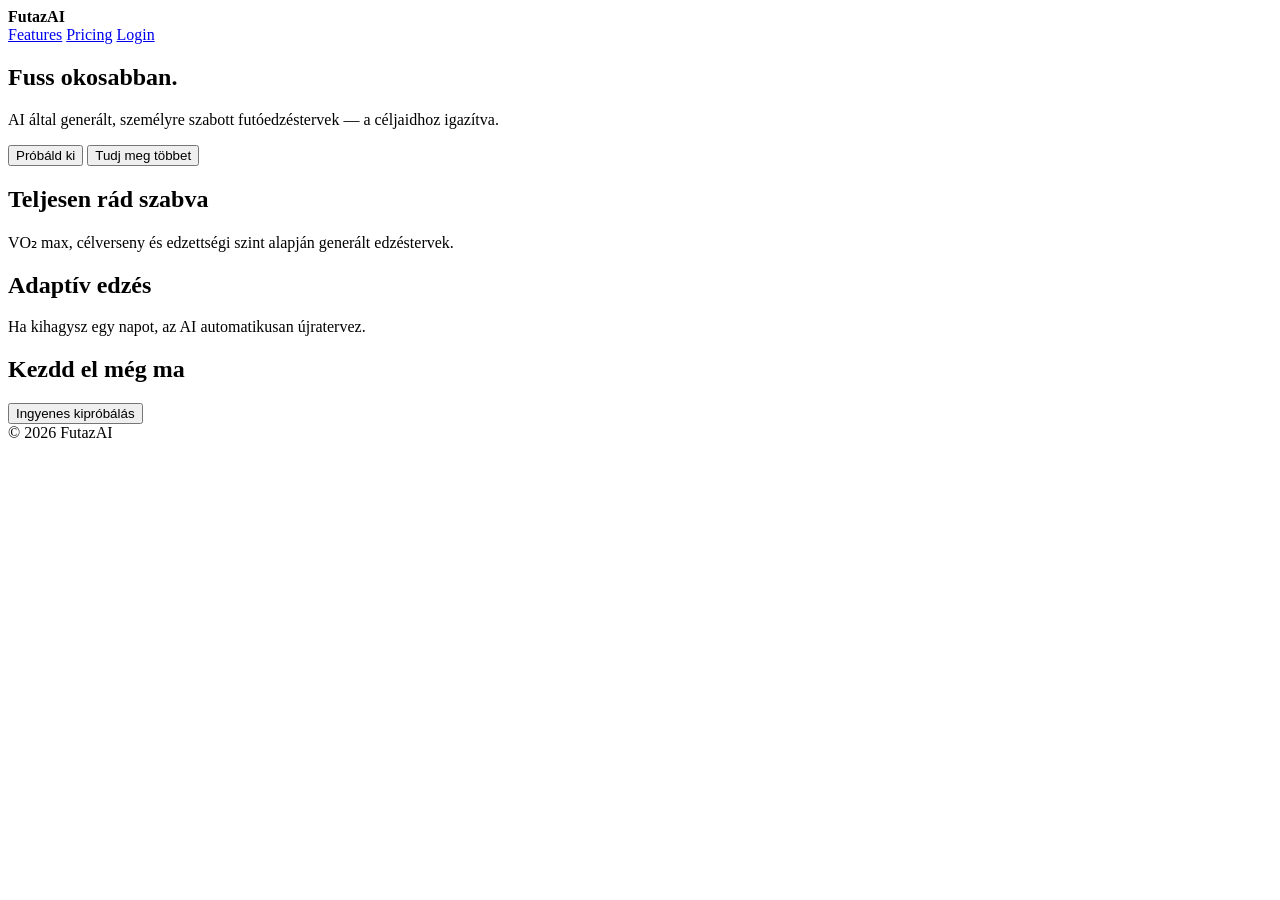
==== index.html @ 5727be0d "d" ====
<!DOCTYPE html>
<html lang="hu">
<head>
  <meta charset="UTF-8" />
  <meta name="viewport" content="width=device-width, initial-scale=1.0" />
  <title>FutazAI</title>

  <!-- CSS bekötése -->
  <link rel="stylesheet" href="FutazAI/src/styles/index.css" />
</head>

<body>

  <!-- NAVBAR -->
  <nav>
    <div><strong>FutazAI</strong></div>
    <div>
      <a href="#">Features</a>
      <a href="#">Pricing</a>
      <a href="#">Login</a>
    </div>
  </nav>

  <!-- HERO -->
  <section class="hero fade-in">
    <h1>Fuss okosabban.</h1>
    <p>AI által generált, személyre szabott futóedzéstervek — a céljaidhoz igazítva.</p>

    <div class="buttons">
      <button class="primary">Próbáld ki</button>
      <button class="secondary">Tudj meg többet</button>
    </div>
  </section>

  <!-- SECTION 1 -->
  <section class="section gray fade-in">
    <h2>Teljesen rád szabva</h2>
    <p>VO₂ max, célverseny és edzettségi szint alapján generált edzéstervek.</p>
  </section>

  <!-- SECTION 2 -->
  <section class="section fade-in">
    <h2>Adaptív edzés</h2>
    <p>Ha kihagysz egy napot, az AI automatikusan újratervez.</p>
  </section>

  <!-- CTA -->
  <section class="section cta fade-in">
    <h2>Kezdd el még ma</h2>
    <a href="FutazAI/src/pages/quiz.html">
      <button>Ingyenes kipróbálás</button>
    </a>
  </section>

  <!-- FOOTER -->
  <footer>
    © 2026 FutazAI
  </footer>

  <!-- ANIMÁCIÓ SCRIPT -->
  <script>
    const elements = document.querySelectorAll(".fade-in");

    const observer = new IntersectionObserver((entries) => {
      entries.forEach(entry => {
        if (entry.isIntersecting) {
          entry.target.classList.add("show");
        }
      });
    });

    elements.forEach(el => observer.observe(el));
  </script>

</body>
</html>
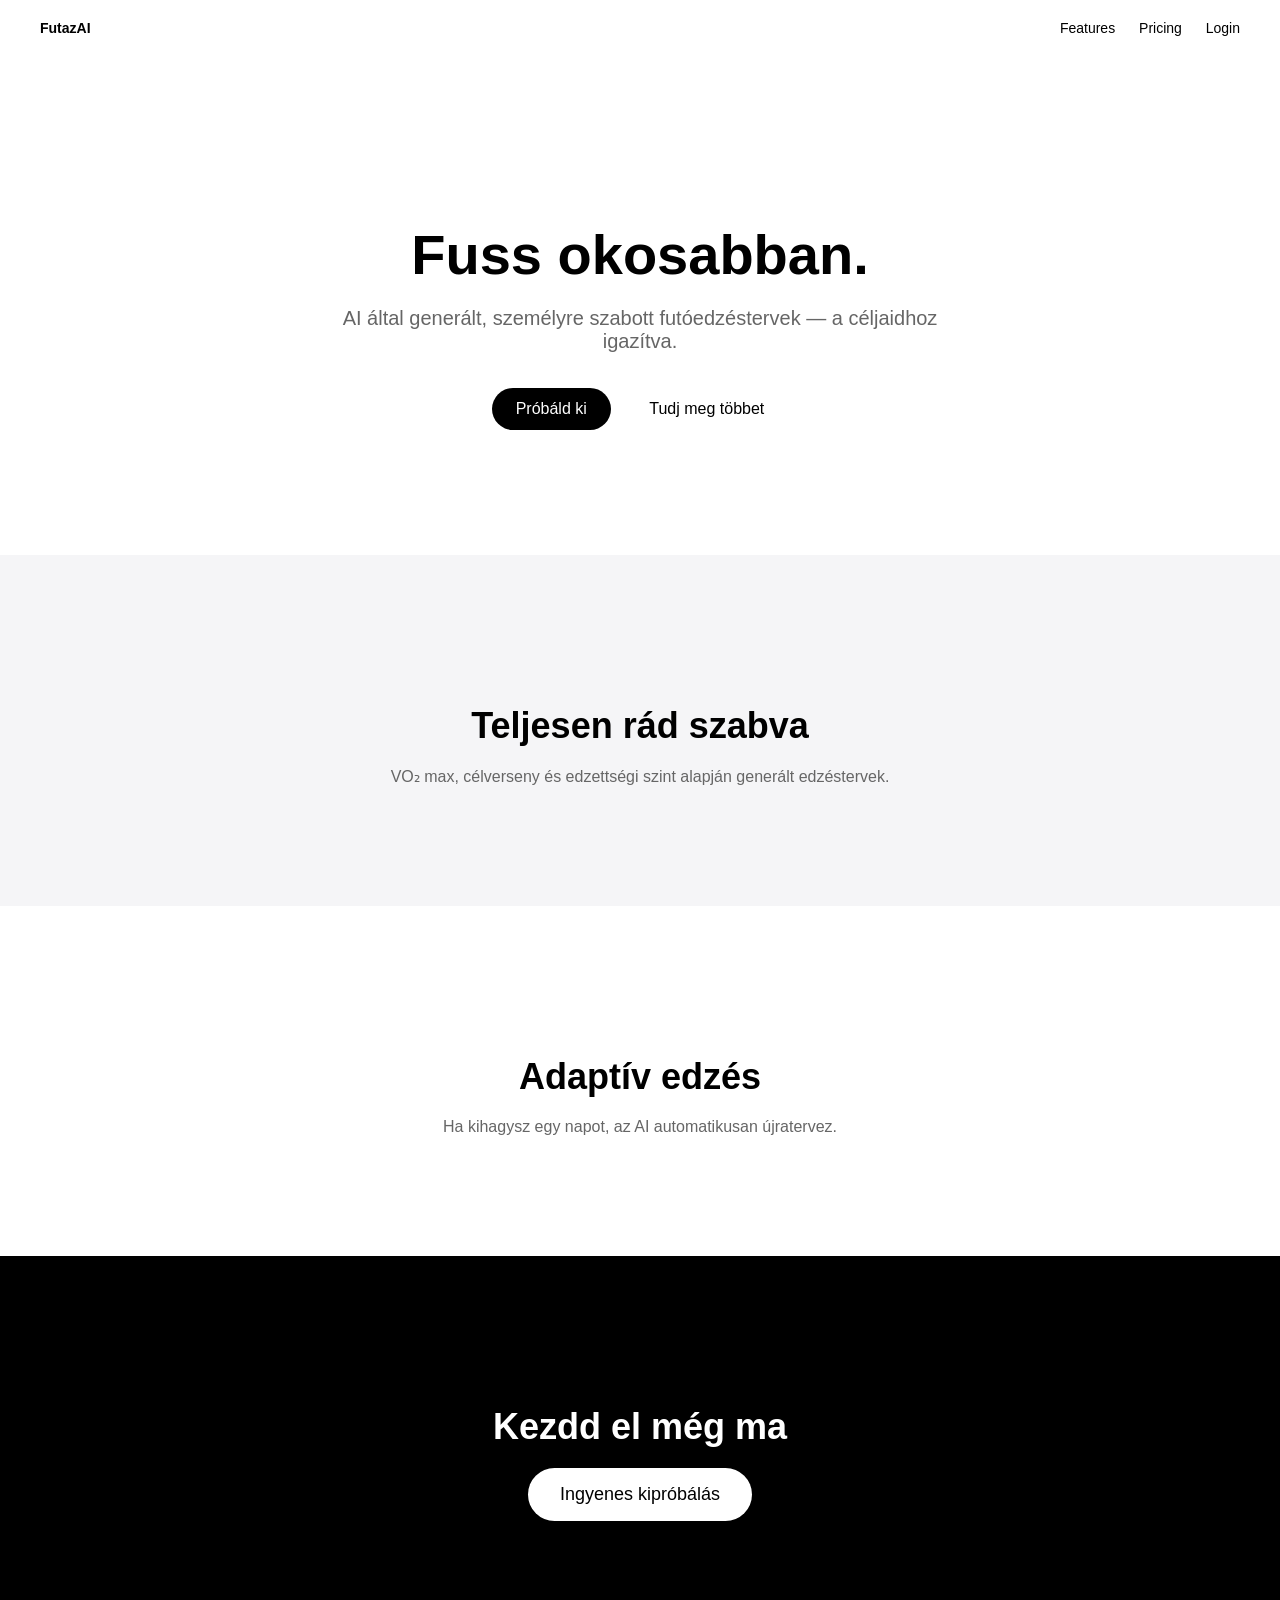
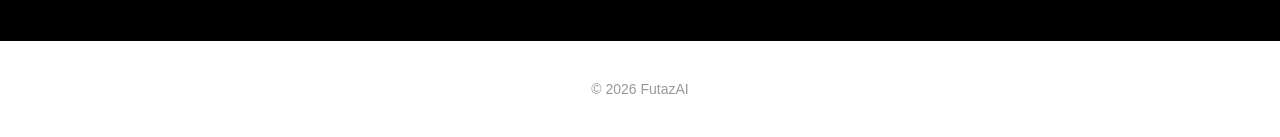
==== commit e0852e9b: "s" ====
--- a/index.html
+++ b/index.html
@@ -6,7 +6,7 @@
   <title>FutazAI</title>
 
   <!-- CSS bekötése -->
-  <link rel="stylesheet" href="FutazAI/src/styles/index.css" />
+  <link rel="stylesheet" href="src/styles/index.css" />
 </head>
 
 <body>
@@ -47,7 +47,7 @@
   <!-- CTA -->
   <section class="section cta fade-in">
     <h2>Kezdd el még ma</h2>
-    <a href="FutazAI/src/pages/quiz.html">
+    <a href="src/pages/quiz.html">
       <button>Ingyenes kipróbálás</button>
     </a>
   </section>
--- a/src/styles/index.css
+++ b/src/styles/index.css
@@ -0,0 +1,181 @@
+body {
+    margin: 0;
+    font-family: -apple-system, BlinkMacSystemFont, "Segoe UI", Roboto, sans-serif;
+    color: #000;
+    background: #fff;
+  }
+  
+  /* NAVBAR */
+  nav {
+    display: flex;
+    justify-content: space-between;
+    padding: 20px 40px;
+    font-size: 14px;
+  }
+  
+  nav a {
+    margin-left: 20px;
+    text-decoration: none;
+    color: black;
+  }
+  
+  /* HERO */
+  .hero {
+    text-align: center;
+    padding: 120px 20px;
+  }
+  
+  .hero h1 {
+    font-size: 56px;
+    margin-bottom: 20px;
+  }
+  
+  .hero p {
+    font-size: 20px;
+    color: #666;
+    max-width: 600px;
+    margin: 0 auto 30px;
+  }
+  
+  /* BUTTONS */
+  .buttons button {
+    padding: 12px 24px;
+    border-radius: 999px;
+    border: none;
+    margin: 5px;
+    font-size: 16px;
+    cursor: pointer;
+  }
+  
+  .primary {
+    background: black;
+    color: white;
+  }
+  
+  .secondary {
+    background: white;
+    border: 1px solid #ccc;
+  }
+  
+  /* SECTIONS */
+  .section {
+    text-align: center;
+    padding: 120px 20px;
+  }
+  
+  .gray {
+    background: #f5f5f7;
+  }
+  
+  .section h2 {
+    font-size: 36px;
+    margin-bottom: 20px;
+  }
+  
+  .section p {
+    color: #666;
+    max-width: 500px;
+    margin: auto;
+  }
+  
+  /* CTA */
+  .cta {
+    background: black;
+    color: white;
+  }
+  
+  .cta button {
+    background: white;
+    color: black;
+    padding: 16px 32px;
+    border-radius: 999px;
+    border: none;
+    font-size: 18px;
+    cursor: pointer;
+  }
+  
+  /* FOOTER */
+  footer {
+    text-align: center;
+    padding: 40px;
+    color: #999;
+    font-size: 14px;
+  }
+
+/* FADE-IN ANIMÁCIÓ */
+.fade-in {
+    opacity: 0;
+    transform: translateY(40px);
+    transition: all 0.8s ease;
+  }
+  
+  .fade-in.show {
+    opacity: 1;
+    transform: translateY(0);
+  }
+  
+  /* HERO lebegő hatás */
+  .hero h1 {
+    opacity: 0;
+    transform: translateY(20px);
+    animation: heroFade 1s ease forwards;
+  }
+  
+  @keyframes heroFade {
+    to {
+      opacity: 1;
+      transform: translateY(0);
+    }
+  }
+  
+  /* GOMB HOVER */
+  button {
+    transition: all 0.3s ease;
+  }
+  
+  button:hover {
+    transform: scale(1.05);
+  }
+  
+  /* Smooth scroll */
+  html {
+    scroll-behavior: smooth;
+  }
+
+  .quiz {
+    max-width: 500px;
+    margin: 100px auto;
+    text-align: center;
+    font-family: -apple-system, BlinkMacSystemFont, "Segoe UI", sans-serif;
+  }
+  
+  #question-text {
+    font-size: 28px;
+    margin-bottom: 30px;
+  }
+  
+  #input-box input,
+  #input-box select {
+    width: 100%;
+    padding: 14px;
+    font-size: 16px;
+    border-radius: 10px;
+    border: 1px solid #ddd;
+  }
+  
+  #next-btn {
+    margin-top: 30px;
+    padding: 14px 28px;
+    border-radius: 999px;
+    border: none;
+    background: black;
+    color: white;
+    font-size: 16px;
+    cursor: pointer;
+    opacity: 0.5;
+    transition: 0.3s;
+  }
+  
+  #next-btn:enabled {
+    opacity: 1;
+  }
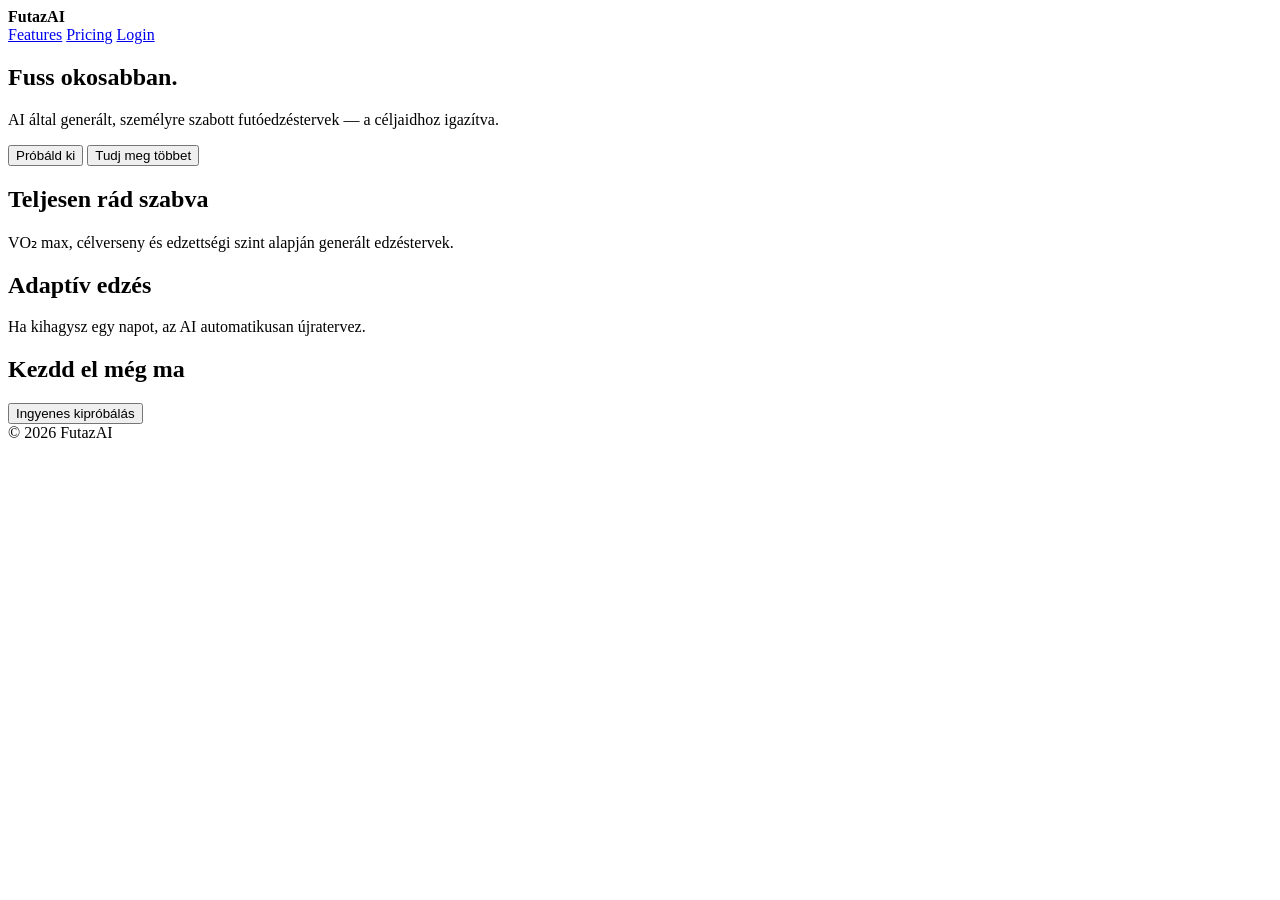
==== commit 0c6c384f: "css" ====
--- a/index.html
+++ b/index.html
@@ -6,7 +6,7 @@
   <title>FutazAI</title>
 
   <!-- CSS bekötése -->
-  <link rel="stylesheet" href="src/styles/index.css" />
+  <link rel="stylesheet" href="index.css" />
 </head>
 
 <body>
@@ -47,7 +47,7 @@
   <!-- CTA -->
   <section class="section cta fade-in">
     <h2>Kezdd el még ma</h2>
-    <a href="src/pages/quiz.html">
+    <a href="/src/pages/quiz.html">
       <button>Ingyenes kipróbálás</button>
     </a>
   </section>
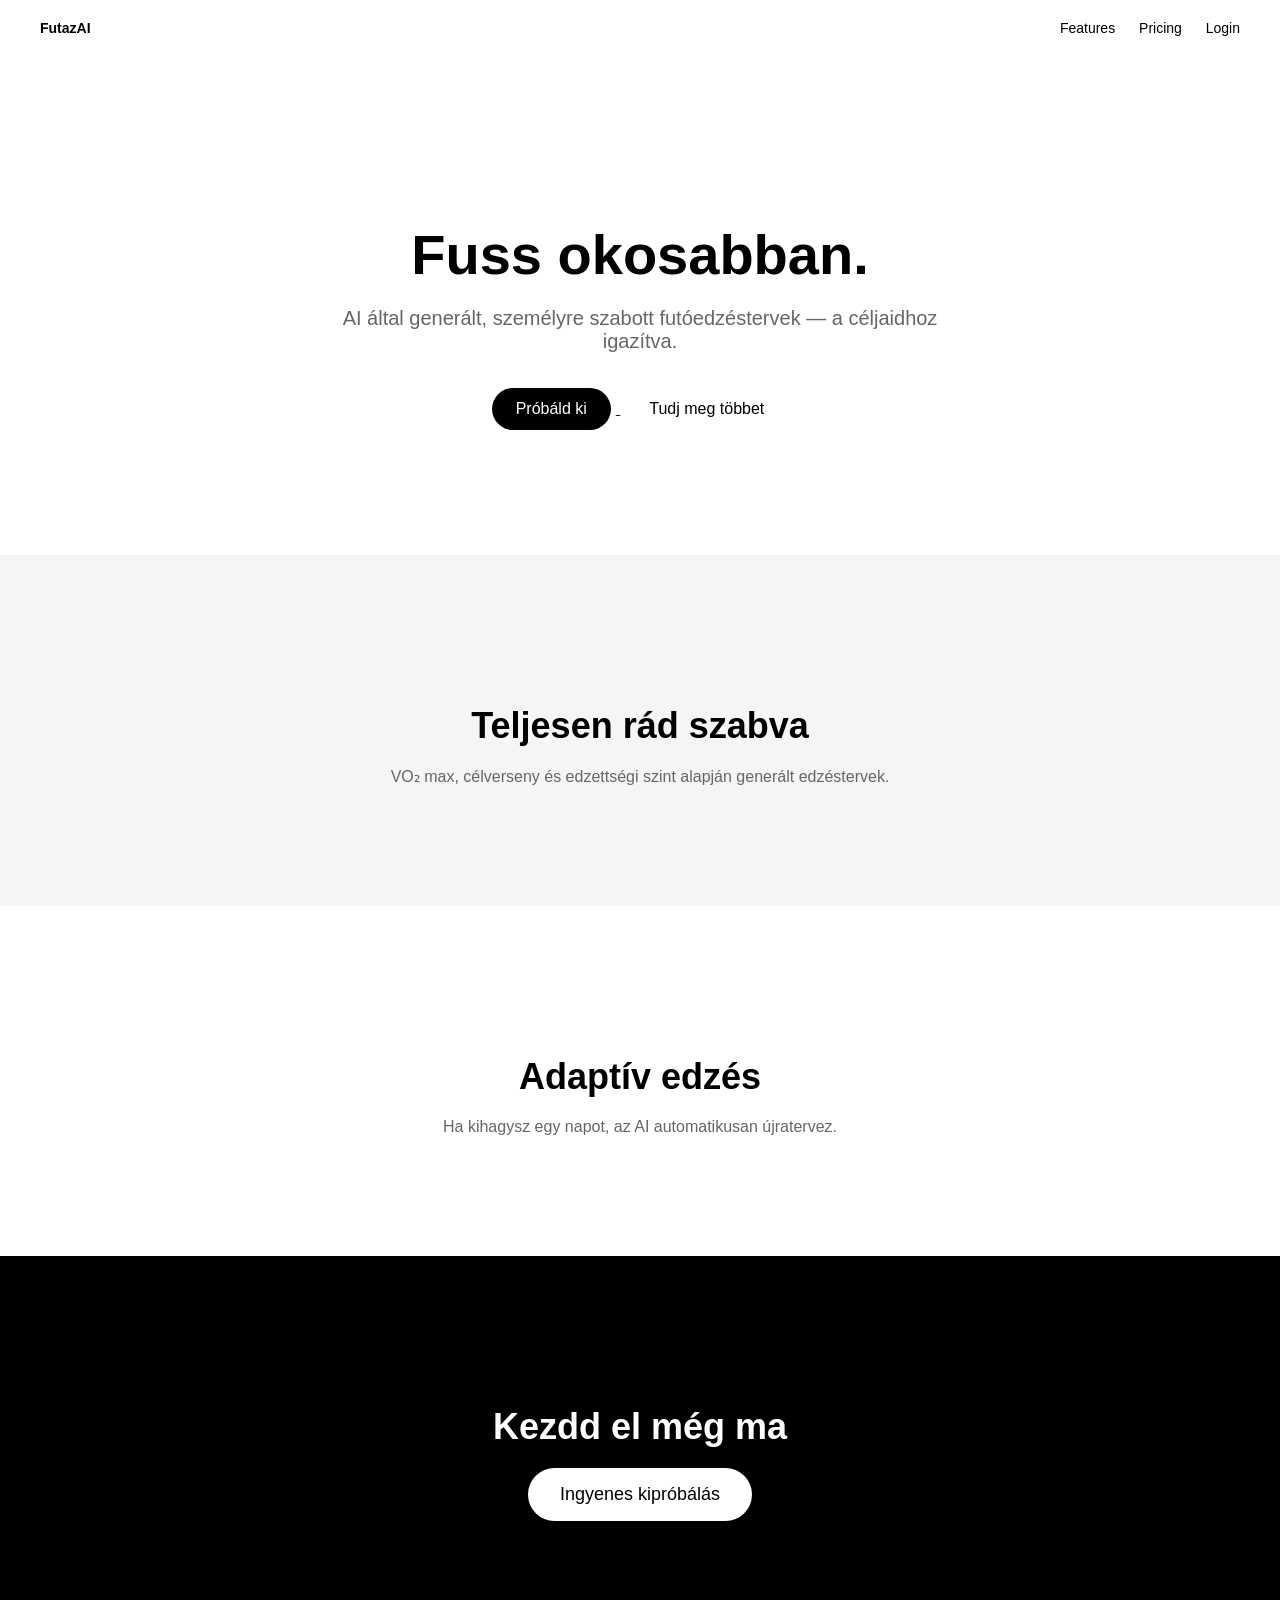
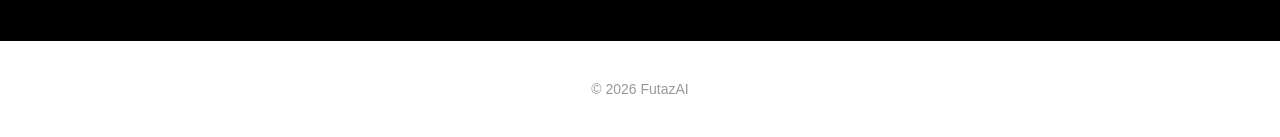
==== commit af6f2665: "button link" ====
--- a/index.html
+++ b/index.html
@@ -27,7 +27,9 @@
     <p>AI által generált, személyre szabott futóedzéstervek — a céljaidhoz igazítva.</p>
 
     <div class="buttons">
-      <button class="primary">Próbáld ki</button>
+      <a href="/FutazAI/src/pages/quiz.html">
+        <button class="primary">Próbáld ki</button>
+      </a>
       <button class="secondary">Tudj meg többet</button>
     </div>
   </section>
@@ -47,7 +49,7 @@
   <!-- CTA -->
   <section class="section cta fade-in">
     <h2>Kezdd el még ma</h2>
-    <a href="/src/pages/quiz.html">
+    <a href="/FutazAI/src/pages/quiz.html">
       <button>Ingyenes kipróbálás</button>
     </a>
   </section>
--- a/index.css
+++ b/index.css
@@ -0,0 +1,235 @@
+body {
+    margin: 0;
+    font-family: -apple-system, BlinkMacSystemFont, "Segoe UI", Roboto, sans-serif;
+    color: #000;
+    background: #fff;
+  }
+  
+  /* NAVBAR */
+  nav {
+    display: flex;
+    justify-content: space-between;
+    padding: 20px 40px;
+    font-size: 14px;
+  }
+  
+  nav a {
+    margin-left: 20px;
+    text-decoration: none;
+    color: black;
+  }
+  
+  /* HERO */
+  .hero {
+    text-align: center;
+    padding: 120px 20px;
+  }
+  
+  .hero h1 {
+    font-size: 56px;
+    margin-bottom: 20px;
+  }
+  
+  .hero p {
+    font-size: 20px;
+    color: #666;
+    max-width: 600px;
+    margin: 0 auto 30px;
+  }
+  
+  /* BUTTONS */
+  .buttons button {
+    padding: 12px 24px;
+    border-radius: 999px;
+    border: none;
+    margin: 5px;
+    font-size: 16px;
+    cursor: pointer;
+  }
+  
+  .primary {
+    background: black;
+    color: white;
+  }
+  
+  .secondary {
+    background: white;
+    border: 1px solid #ccc;
+  }
+  
+  /* SECTIONS */
+  .section {
+    text-align: center;
+    padding: 120px 20px;
+  }
+  
+  .gray {
+    background: #f5f5f7;
+  }
+  
+  .section h2 {
+    font-size: 36px;
+    margin-bottom: 20px;
+  }
+  
+  .section p {
+    color: #666;
+    max-width: 500px;
+    margin: auto;
+  }
+  
+  /* CTA */
+  .cta {
+    background: black;
+    color: white;
+  }
+  
+  .cta button {
+    background: white;
+    color: black;
+    padding: 16px 32px;
+    border-radius: 999px;
+    border: none;
+    font-size: 18px;
+    cursor: pointer;
+  }
+  
+  /* FOOTER */
+  footer {
+    text-align: center;
+    padding: 40px;
+    color: #999;
+    font-size: 14px;
+  }
+
+/* FADE-IN ANIMÁCIÓ */
+.fade-in {
+    opacity: 0;
+    transform: translateY(40px);
+    transition: all 0.8s ease;
+  }
+  
+  .fade-in.show {
+    opacity: 1;
+    transform: translateY(0);
+  }
+  
+  /* HERO lebegő hatás */
+  .hero h1 {
+    opacity: 0;
+    transform: translateY(20px);
+    animation: heroFade 1s ease forwards;
+  }
+  
+  @keyframes heroFade {
+    to {
+      opacity: 1;
+      transform: translateY(0);
+    }
+  }
+  
+  /* GOMB HOVER */
+  button {
+    transition: all 0.3s ease;
+  }
+  
+  button:hover {
+    transform: scale(1.05);
+  }
+  
+  /* Smooth scroll */
+  html {
+    scroll-behavior: smooth;
+  }
+
+  .quiz {
+    max-width: 500px;
+    margin: 100px auto;
+    text-align: center;
+    font-family: -apple-system, BlinkMacSystemFont, "Segoe UI", sans-serif;
+  }
+  
+  #question-text {
+    font-size: 28px;
+    margin-bottom: 30px;
+  }
+  
+  #input-box input,
+  #input-box select {
+    width: 100%;
+    padding: 14px;
+    font-size: 16px;
+    border-radius: 10px;
+    border: 1px solid #ddd;
+  }
+  
+  #next-btn {
+    margin-top: 30px;
+    padding: 14px 28px;
+    border-radius: 999px;
+    border: none;
+    background: black;
+    color: white;
+    font-size: 16px;
+    cursor: pointer;
+    opacity: 0.5;
+    transition: 0.3s;
+  }
+  
+  #next-btn:enabled {
+    opacity: 1;
+  }
+
+/* INPUTOK */
+#input-box input,
+#input-box select {
+  width: 100%;
+  padding: 16px;
+  font-size: 18px;
+  border-radius: 12px;
+  border: 1px solid #ddd;
+  outline: none;
+  transition: all 0.2s ease;
+}
+
+/* fókusz */
+#input-box input:focus,
+#input-box select:focus {
+  border-color: black;
+}
+
+/* spacing */
+#input-box {
+  margin-top: 20px;
+}
+
+/* GOMB CSOPORT */
+.button-group {
+  display: flex;
+  gap: 10px;
+  justify-content: center;
+  margin-top: 20px;
+}
+
+/* GOMBOK */
+.choice-btn {
+  padding: 14px 24px;
+  border-radius: 999px;
+  border: 1px solid #ddd;
+  background: white;
+  cursor: pointer;
+  font-size: 16px;
+  transition: all 0.2s ease;
+}
+
+/* hover */
+.choice-btn:hover {
+  border-color: black;
+}
+
+/* aktív */
+.choice-btn.active {
+  background: black;
+  color: white;
+  border-color: black;
+}
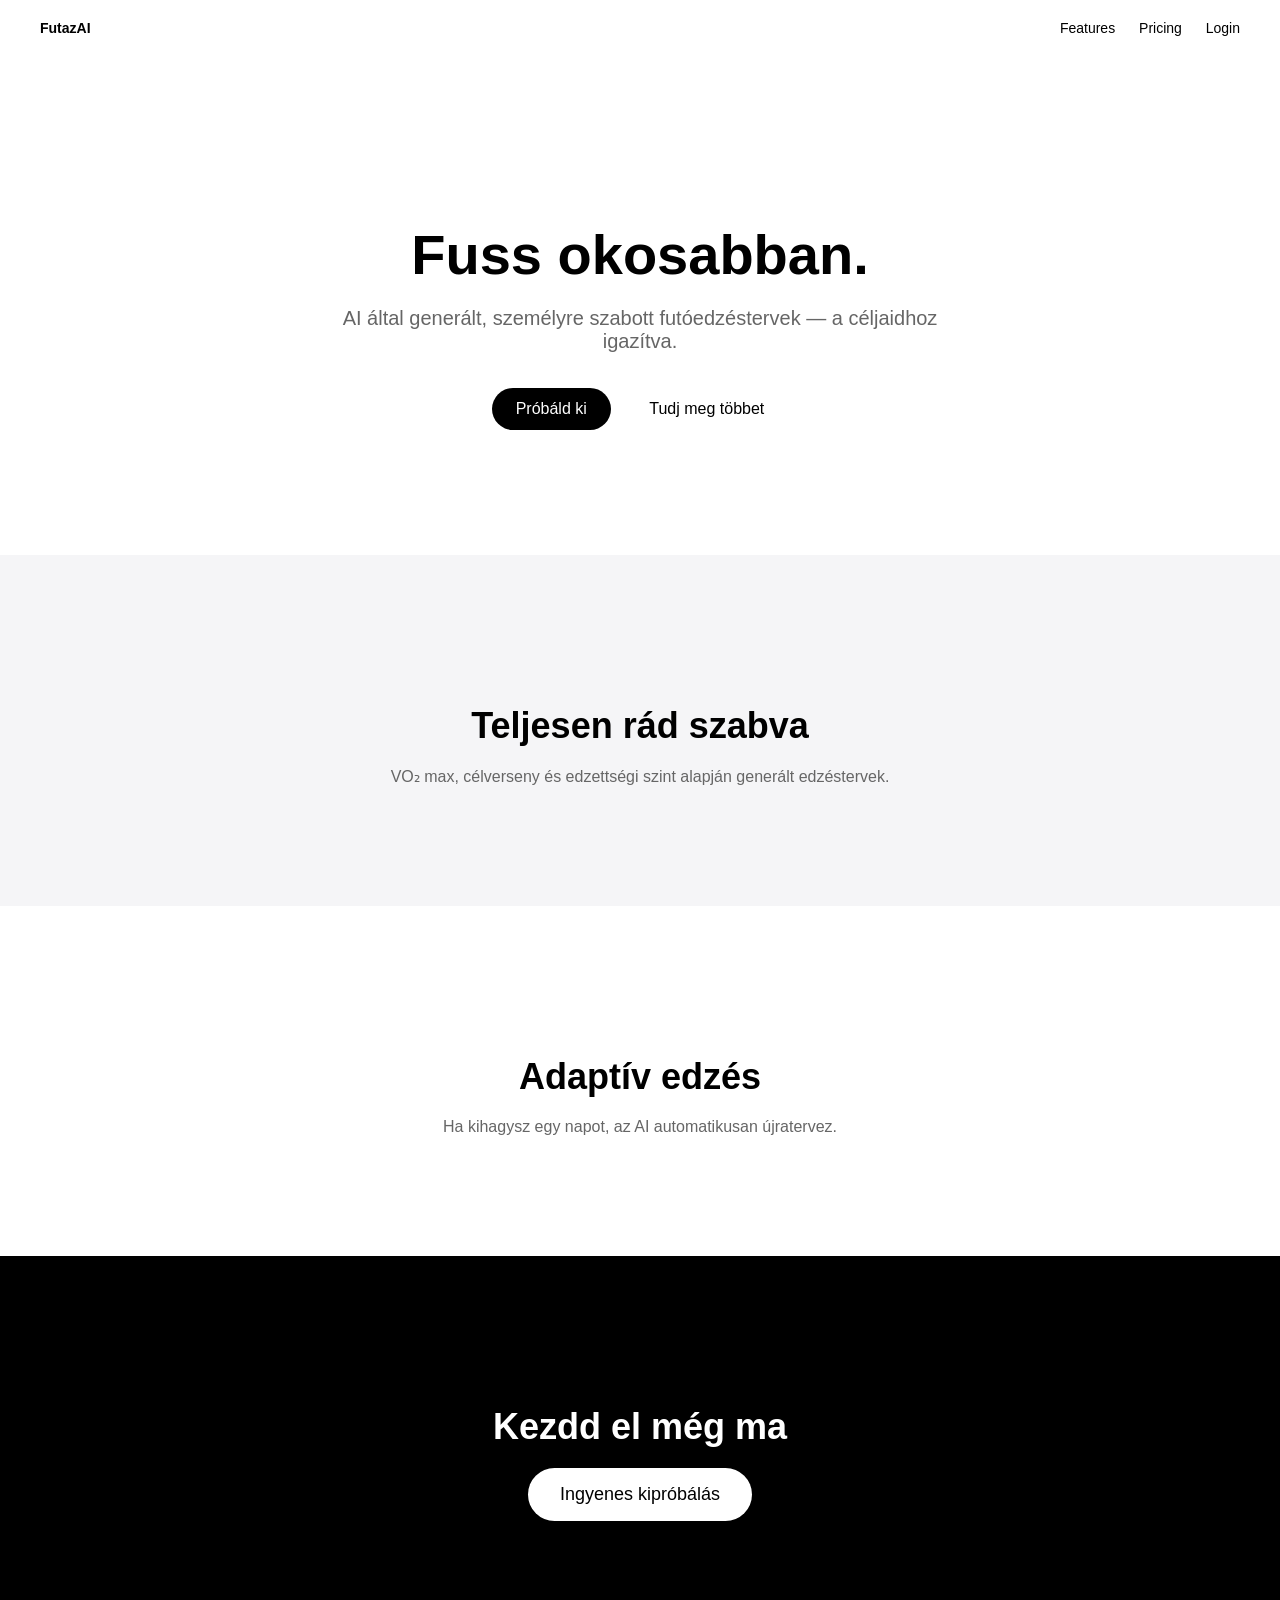
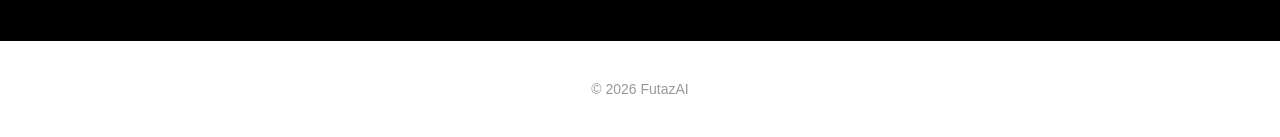
==== commit a5746b7d: "button bug fix" ====
--- a/index.html
+++ b/index.html
@@ -27,9 +27,7 @@
     <p>AI által generált, személyre szabott futóedzéstervek — a céljaidhoz igazítva.</p>
 
     <div class="buttons">
-      <a href="/FutazAI/src/pages/quiz.html">
-        <button class="primary">Próbáld ki</button>
-      </a>
+      <a href="src/pages/quiz.html" class="button-link primary">Próbáld ki</a>
       <button class="secondary">Tudj meg többet</button>
     </div>
   </section>
@@ -49,7 +47,7 @@
   <!-- CTA -->
   <section class="section cta fade-in">
     <h2>Kezdd el még ma</h2>
-    <a href="/FutazAI/src/pages/quiz.html">
+    <a href="src/pages/quiz.html">
       <button>Ingyenes kipróbálás</button>
     </a>
   </section>
--- a/index.css
+++ b/index.css
@@ -1,235 +1,243 @@
 body {
-    margin: 0;
-    font-family: -apple-system, BlinkMacSystemFont, "Segoe UI", Roboto, sans-serif;
-    color: #000;
-    background: #fff;
-  }
-  
-  /* NAVBAR */
-  nav {
-    display: flex;
-    justify-content: space-between;
-    padding: 20px 40px;
-    font-size: 14px;
-  }
-  
-  nav a {
-    margin-left: 20px;
-    text-decoration: none;
-    color: black;
-  }
-  
-  /* HERO */
-  .hero {
-    text-align: center;
-    padding: 120px 20px;
-  }
-  
-  .hero h1 {
-    font-size: 56px;
-    margin-bottom: 20px;
-  }
-  
-  .hero p {
-    font-size: 20px;
-    color: #666;
-    max-width: 600px;
-    margin: 0 auto 30px;
-  }
-  
-  /* BUTTONS */
-  .buttons button {
-    padding: 12px 24px;
-    border-radius: 999px;
-    border: none;
-    margin: 5px;
-    font-size: 16px;
-    cursor: pointer;
-  }
-  
-  .primary {
-    background: black;
-    color: white;
-  }
-  
-  .secondary {
-    background: white;
-    border: 1px solid #ccc;
-  }
-  
-  /* SECTIONS */
-  .section {
-    text-align: center;
-    padding: 120px 20px;
-  }
-  
-  .gray {
-    background: #f5f5f7;
-  }
-  
-  .section h2 {
-    font-size: 36px;
-    margin-bottom: 20px;
-  }
-  
-  .section p {
-    color: #666;
-    max-width: 500px;
-    margin: auto;
-  }
-  
-  /* CTA */
-  .cta {
-    background: black;
-    color: white;
-  }
-  
-  .cta button {
-    background: white;
-    color: black;
-    padding: 16px 32px;
-    border-radius: 999px;
-    border: none;
-    font-size: 18px;
-    cursor: pointer;
-  }
-  
-  /* FOOTER */
-  footer {
-    text-align: center;
-    padding: 40px;
-    color: #999;
-    font-size: 14px;
-  }
+  margin: 0;
+  font-family: -apple-system, BlinkMacSystemFont, "Segoe UI", Roboto, sans-serif;
+  color: #000;
+  background: #fff;
+}
+
+/* NAVBAR */
+nav {
+  display: flex;
+  justify-content: space-between;
+  padding: 20px 40px;
+  font-size: 14px;
+}
+
+nav a {
+  margin-left: 20px;
+  text-decoration: none;
+  color: black;
+}
+
+/* HERO */
+.hero {
+  text-align: center;
+  padding: 120px 20px;
+}
+
+.hero h1 {
+  font-size: 56px;
+  margin-bottom: 20px;
+}
+
+.hero p {
+  font-size: 20px;
+  color: #666;
+  max-width: 600px;
+  margin: 0 auto 30px;
+}
+
+/* BUTTONS */
+.buttons button,
+.buttons .button-link {
+  padding: 12px 24px;
+  border-radius: 999px;
+  border: none;
+  margin: 5px;
+  font-size: 16px;
+  cursor: pointer;
+  display: inline-block;
+  text-decoration: none;
+}
+
+.primary {
+  background: black;
+  color: white;
+}
+
+.secondary {
+  background: white;
+  border: 1px solid #ccc;
+}
+
+/* SECTIONS */
+.section {
+  text-align: center;
+  padding: 120px 20px;
+}
+
+.gray {
+  background: #f5f5f7;
+}
+
+.section h2 {
+  font-size: 36px;
+  margin-bottom: 20px;
+}
+
+.section p {
+  color: #666;
+  max-width: 500px;
+  margin: auto;
+}
+
+/* CTA */
+.cta {
+  background: black;
+  color: white;
+}
+
+.cta button {
+  background: white;
+  color: black;
+  padding: 16px 32px;
+  border-radius: 999px;
+  border: none;
+  font-size: 18px;
+  cursor: pointer;
+}
+
+/* FOOTER */
+footer {
+  text-align: center;
+  padding: 40px;
+  color: #999;
+  font-size: 14px;
+}
 
 /* FADE-IN ANIMÁCIÓ */
 .fade-in {
-    opacity: 0;
-    transform: translateY(40px);
-    transition: all 0.8s ease;
-  }
-  
-  .fade-in.show {
+  opacity: 0;
+  transform: translateY(40px);
+  transition: all 0.8s ease;
+}
+
+.fade-in.show {
+  opacity: 1;
+  transform: translateY(0);
+}
+
+/* HERO lebegő hatás */
+.hero h1 {
+  opacity: 0;
+  transform: translateY(20px);
+  animation: heroFade 1s ease forwards;
+}
+
+@keyframes heroFade {
+  to {
     opacity: 1;
     transform: translateY(0);
   }
-  
-  /* HERO lebegő hatás */
-  .hero h1 {
-    opacity: 0;
-    transform: translateY(20px);
-    animation: heroFade 1s ease forwards;
-  }
-  
-  @keyframes heroFade {
-    to {
-      opacity: 1;
-      transform: translateY(0);
-    }
-  }
-  
-  /* GOMB HOVER */
-  button {
-    transition: all 0.3s ease;
-  }
-  
-  button:hover {
-    transform: scale(1.05);
-  }
-  
-  /* Smooth scroll */
-  html {
-    scroll-behavior: smooth;
-  }
-
-  .quiz {
-    max-width: 500px;
-    margin: 100px auto;
-    text-align: center;
-    font-family: -apple-system, BlinkMacSystemFont, "Segoe UI", sans-serif;
-  }
-  
-  #question-text {
-    font-size: 28px;
-    margin-bottom: 30px;
-  }
-  
-  #input-box input,
-  #input-box select {
-    width: 100%;
-    padding: 14px;
-    font-size: 16px;
-    border-radius: 10px;
-    border: 1px solid #ddd;
-  }
-  
-  #next-btn {
-    margin-top: 30px;
-    padding: 14px 28px;
-    border-radius: 999px;
-    border: none;
-    background: black;
-    color: white;
-    font-size: 16px;
-    cursor: pointer;
-    opacity: 0.5;
-    transition: 0.3s;
-  }
-  
-  #next-btn:enabled {
-    opacity: 1;
-  }
+}
+
+/* GOMB HOVER */
+button {
+  transition: all 0.3s ease;
+}
+
+button:hover {
+  transform: scale(1.05);
+}
+
+/* Smooth scroll */
+html {
+  scroll-behavior: smooth;
+}
+
+.quiz {
+  max-width: 500px;
+  margin: 100px auto;
+  text-align: center;
+  font-family: -apple-system, BlinkMacSystemFont, "Segoe UI", sans-serif;
+}
+
+#question-text {
+  font-size: 28px;
+  margin-bottom: 30px;
+}
+
+#input-box input,
+#input-box select {
+  width: 100%;
+  padding: 14px;
+  font-size: 16px;
+  border-radius: 10px;
+  border: 1px solid #ddd;
+}
+
+#next-btn {
+  margin-top: 30px;
+  padding: 14px 28px;
+  border-radius: 999px;
+  border: none;
+  background: black;
+  color: white;
+  font-size: 16px;
+  cursor: pointer;
+  opacity: 0.5;
+  transition: 0.3s;
+}
+
+#next-btn:enabled {
+  opacity: 1;
+}
 
 /* INPUTOK */
 #input-box input,
 #input-box select {
-  width: 100%;
-  padding: 16px;
-  font-size: 18px;
-  border-radius: 12px;
-  border: 1px solid #ddd;
-  outline: none;
-  transition: all 0.2s ease;
+width: 100%;
+padding: 16px;
+font-size: 18px;
+border-radius: 12px;
+border: 1px solid #ddd;
+outline: none;
+transition: all 0.2s ease;
 }
 
 /* fókusz */
 #input-box input:focus,
 #input-box select:focus {
-  border-color: black;
+border-color: black;
 }
 
 /* spacing */
 #input-box {
-  margin-top: 20px;
+margin-top: 20px;
 }
 
 /* GOMB CSOPORT */
 .button-group {
-  display: flex;
-  gap: 10px;
-  justify-content: center;
-  margin-top: 20px;
+display: flex;
+gap: 10px;
+justify-content: center;
+margin-top: 20px;
 }
 
 /* GOMBOK */
 .choice-btn {
-  padding: 14px 24px;
-  border-radius: 999px;
-  border: 1px solid #ddd;
-  background: white;
-  cursor: pointer;
-  font-size: 16px;
-  transition: all 0.2s ease;
+padding: 14px 24px;
+border-radius: 999px;
+border: 1px solid #ddd;
+background: white;
+cursor: pointer;
+font-size: 16px;
+transition: all 0.2s ease;
 }
 
 /* hover */
 .choice-btn:hover {
-  border-color: black;
+border-color: black;
 }
 
 /* aktív */
 .choice-btn.active {
-  background: black;
-  color: white;
-  border-color: black;
-}+background: black;
+color: white;
+border-color: black;
+transform: scale(0.95);
+}
+
+#input-box input {
+transition: all 0.2s ease;
+}
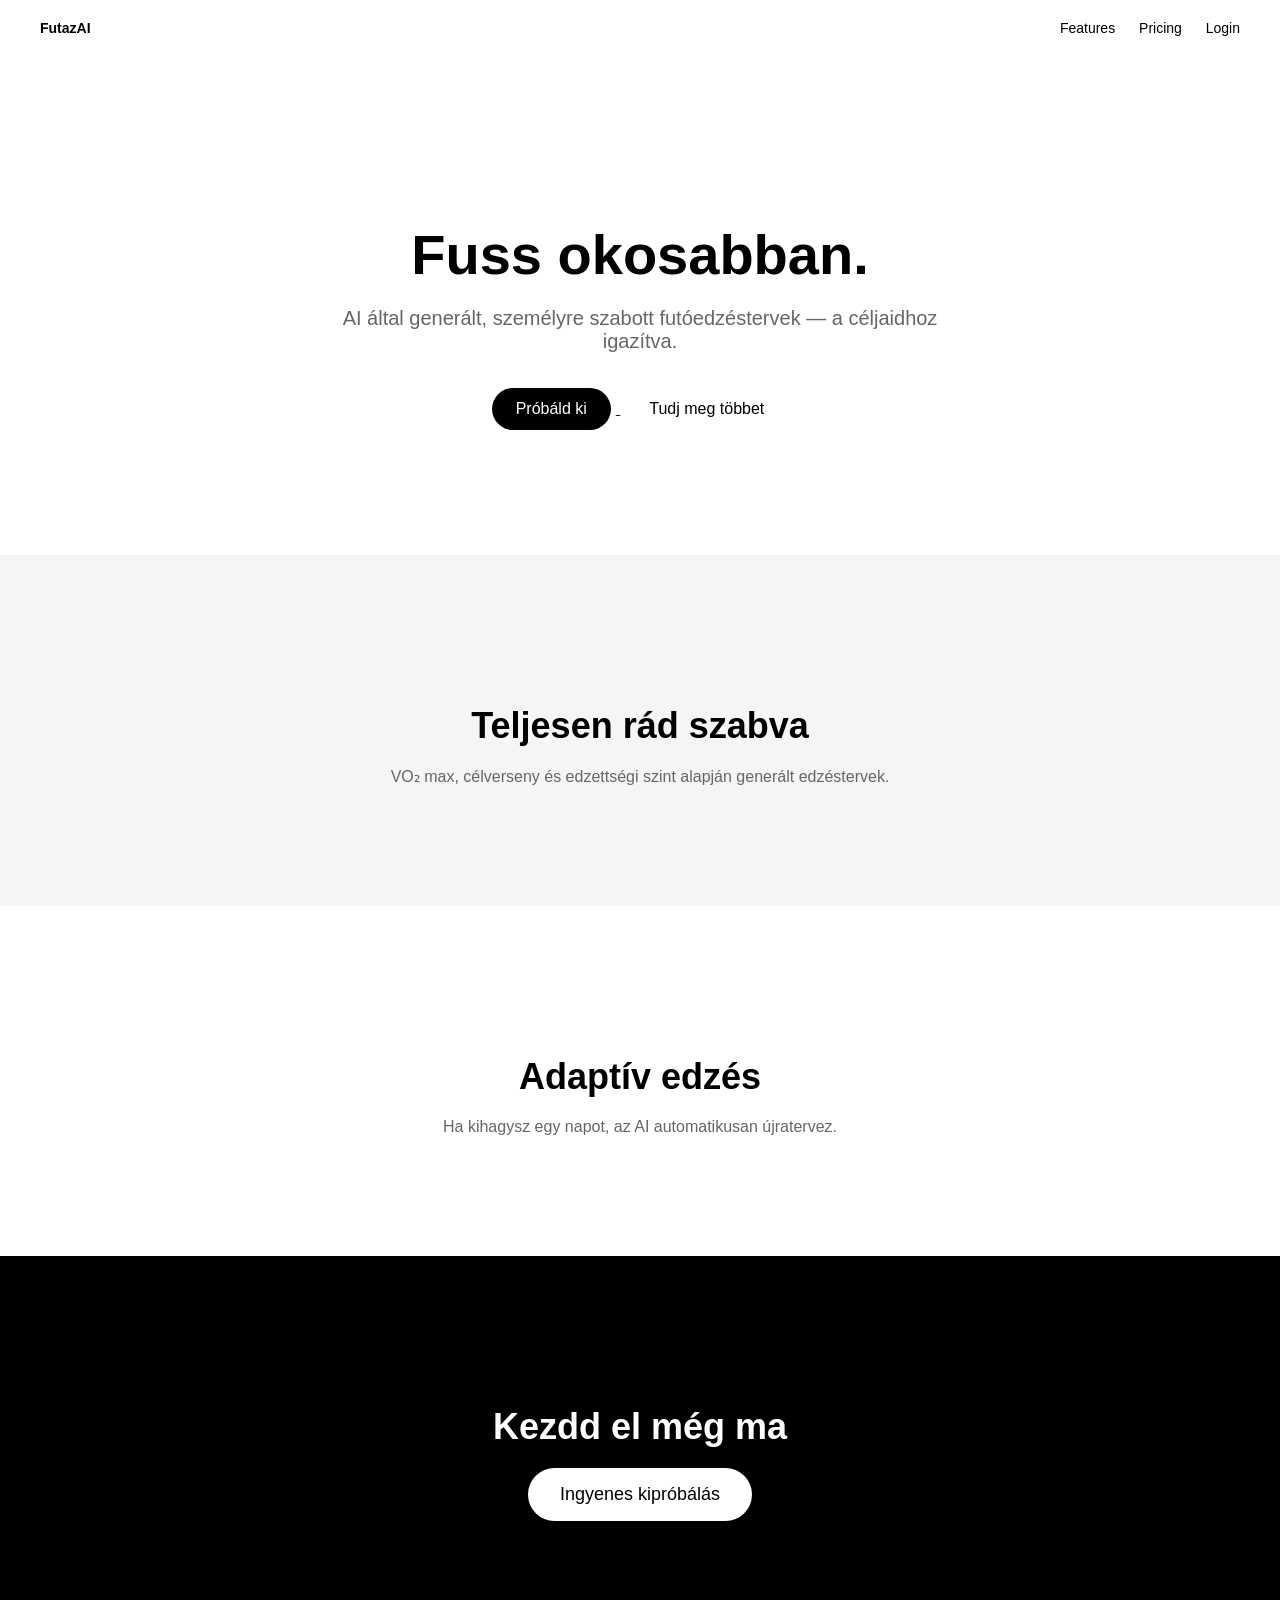
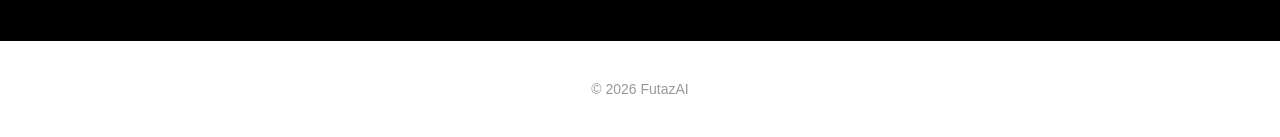
==== commit 89d3ea29: "Revert "button bug fix" This reverts commit a5746b7d6914f58765fb9f481cb83885353dcbbe." ====
--- a/index.html
+++ b/index.html
@@ -27,7 +27,9 @@
     <p>AI által generált, személyre szabott futóedzéstervek — a céljaidhoz igazítva.</p>
 
     <div class="buttons">
-      <a href="src/pages/quiz.html" class="button-link primary">Próbáld ki</a>
+      <a href="src/pages/quiz.html">
+        <button class="primary">Próbáld ki</button>
+      </a>
       <button class="secondary">Tudj meg többet</button>
     </div>
   </section>
--- a/index.css
+++ b/index.css
@@ -38,16 +38,13 @@
 }
 
 /* BUTTONS */
-.buttons button,
-.buttons .button-link {
+.buttons button {
   padding: 12px 24px;
   border-radius: 999px;
   border: none;
   margin: 5px;
   font-size: 16px;
   cursor: pointer;
-  display: inline-block;
-  text-decoration: none;
 }
 
 .primary {
@@ -240,4 +237,4 @@
 
 #input-box input {
 transition: all 0.2s ease;
-}
+}
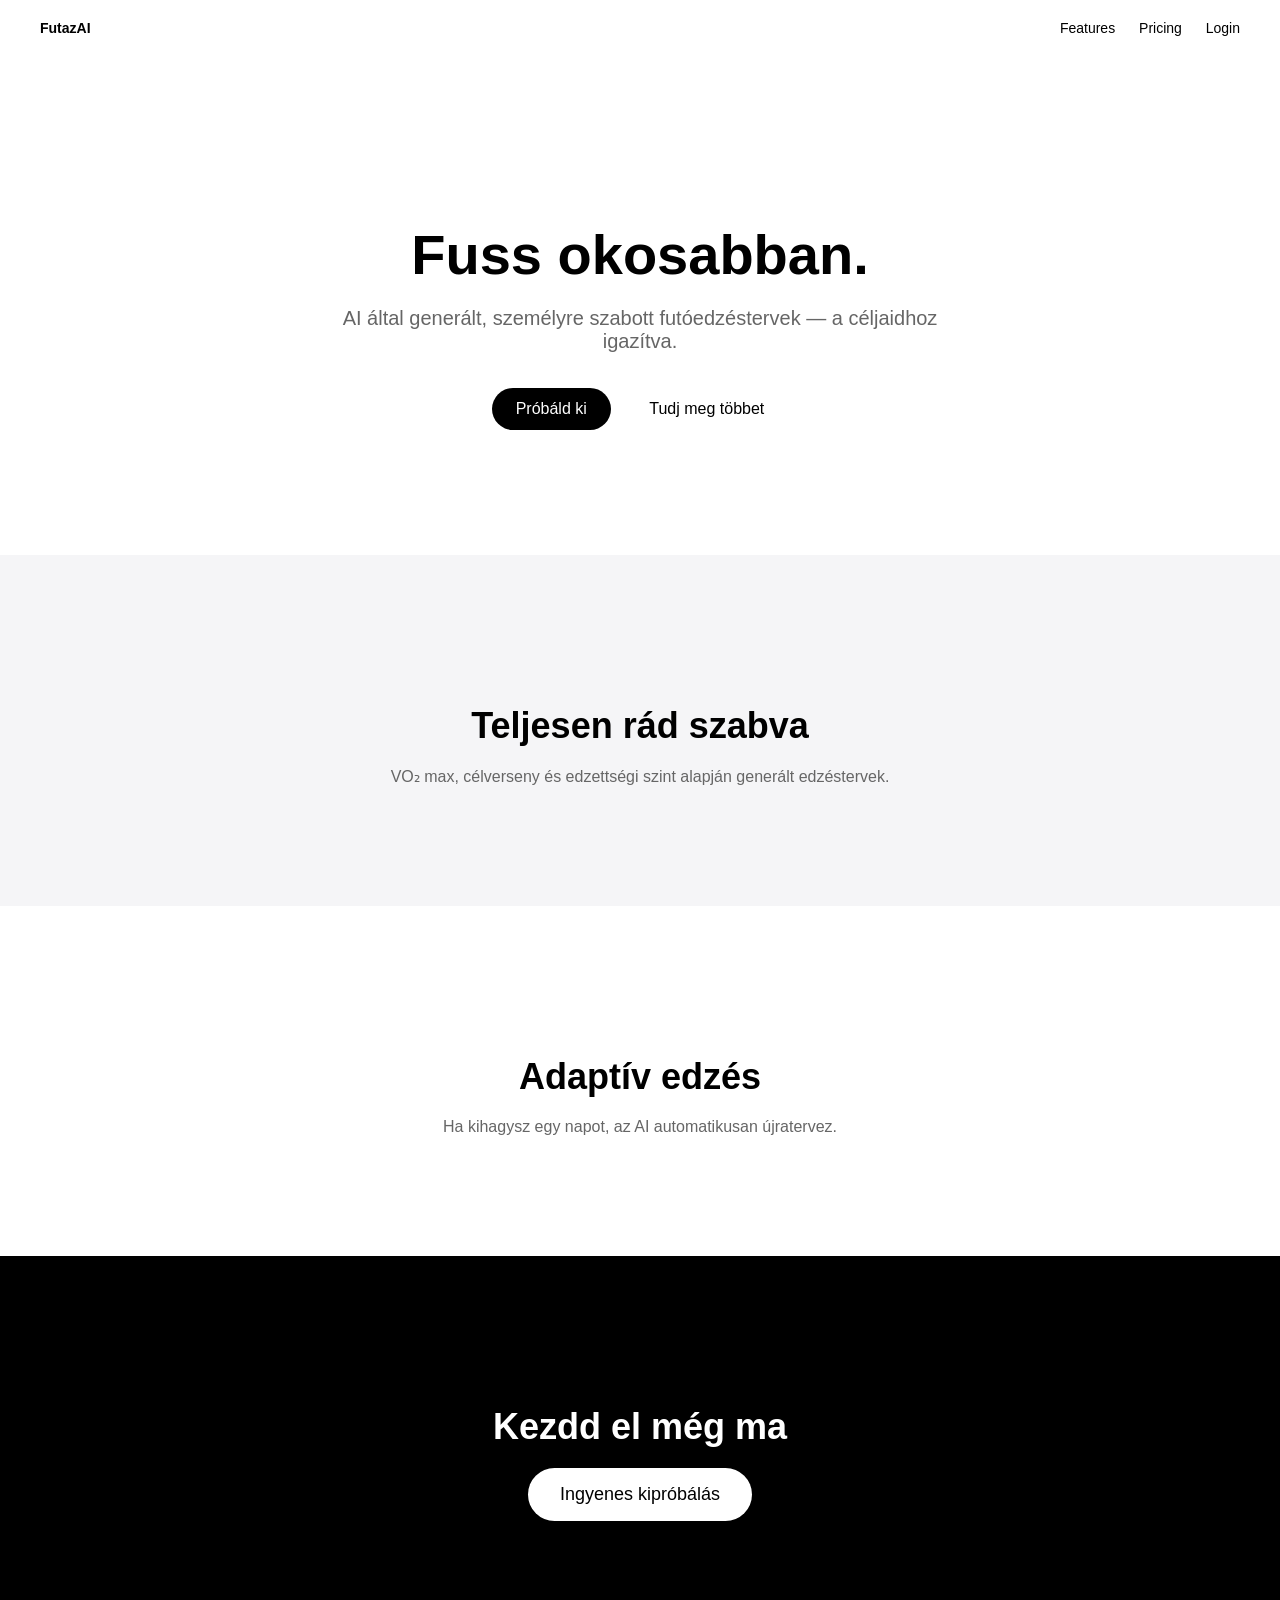
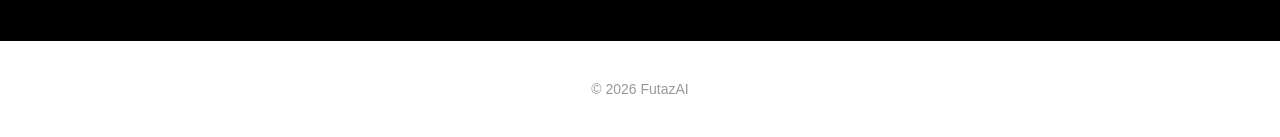
==== commit 693c4a16: "major styles" ====
--- a/index.html
+++ b/index.html
@@ -27,9 +27,7 @@
     <p>AI által generált, személyre szabott futóedzéstervek — a céljaidhoz igazítva.</p>
 
     <div class="buttons">
-      <a href="src/pages/quiz.html">
-        <button class="primary">Próbáld ki</button>
-      </a>
+      <button class="primary" type="button" onclick="window.location.href='src/pages/quiz.html'">Próbáld ki</button>
       <button class="secondary">Tudj meg többet</button>
     </div>
   </section>
